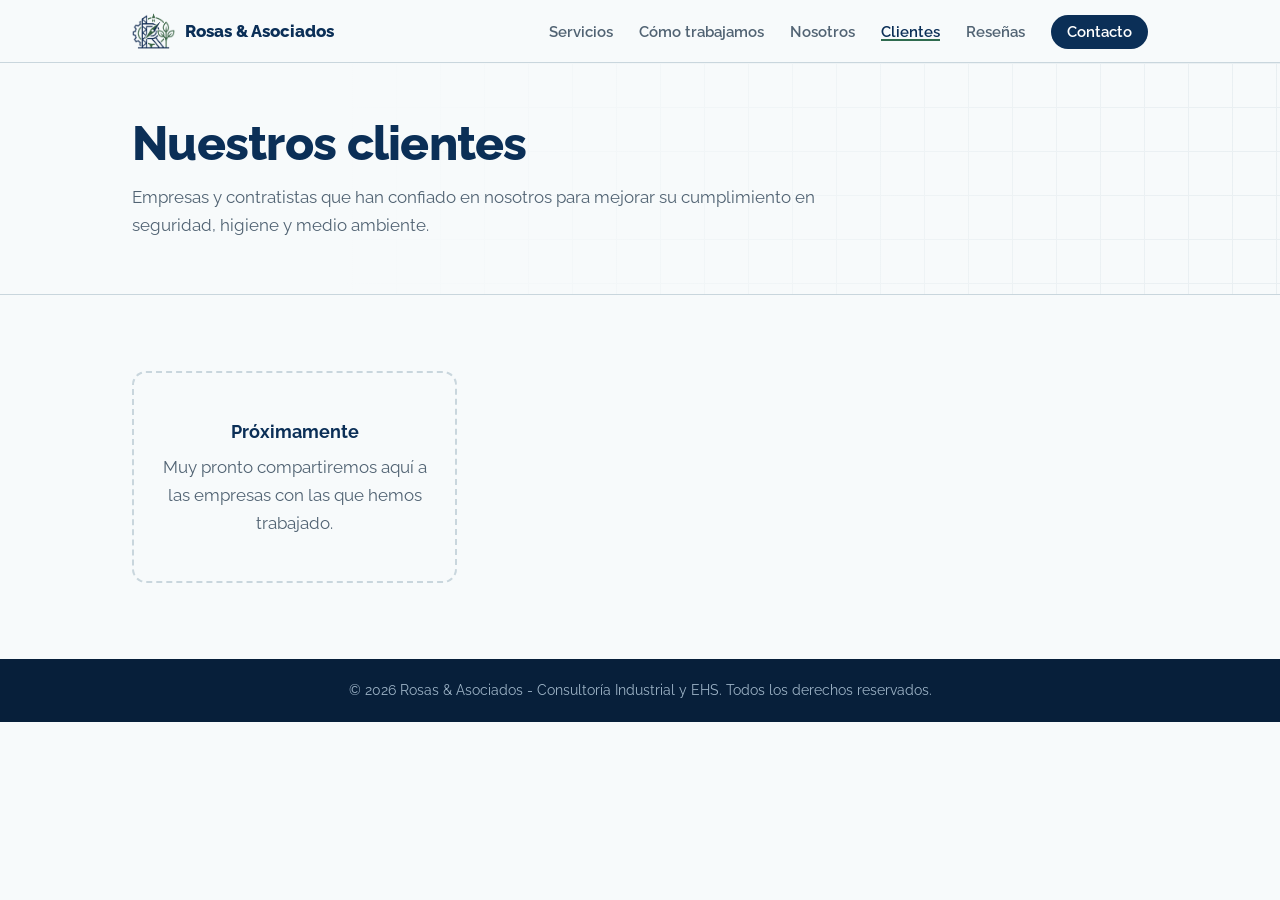
==== clientes.html @ 6d46a991 "Add files via upload" ====
<!DOCTYPE html>
<html lang="es">
<head>
<meta charset="utf-8">
<meta name="viewport" content="width=device-width, initial-scale=1">
<title>Clientes | Rosas &amp; Asociados</title>
<meta name="description" content="Empresas que han confiado en Rosas &amp; Asociados para su cumplimiento en seguridad, higiene y medio ambiente.">
<link rel="icon" href="logo.png">
<link rel="preconnect" href="https://fonts.googleapis.com">
<link rel="preconnect" href="https://fonts.gstatic.com" crossorigin>
<link href="https://fonts.googleapis.com/css2?family=Raleway:wght@400;500;600;700;800&display=swap" rel="stylesheet">
<link rel="stylesheet" href="estilos.css">
</head>
<body data-page="clientes">
<header>
  <div class="wrap bar">
    <a class="brand" href="index.html"><img src="logo.png" alt=""><span>Rosas &amp; Asociados</span></a>
    <nav aria-label="Principal">
      <a href="index.html#servicios">Servicios</a>
      <a href="index.html#como">Cómo trabajamos</a>
      <a href="index.html#nosotros">Nosotros</a>
      <a href="clientes.html" aria-current="page">Clientes</a>
      <a href="resenas.html">Reseñas</a>
      <a class="cta" href="index.html#contacto">Contacto</a>
    </nav>
  </div>
</header>

<main>
  <div class="pagehead">
    <div class="wrap">
      <h1>Nuestros clientes</h1>
      <p class="lead">Empresas y contratistas que han confiado en nosotros para mejorar su cumplimiento en seguridad, higiene y medio ambiente.</p>
    </div>
  </div>
  <section>
    <div class="wrap">
      <div id="lista" class="grid" aria-live="polite"></div>
    </div>
  </section>
</main>

<footer>© <span id="y"></span> Rosas &amp; Asociados - Consultoría Industrial y EHS. Todos los derechos reservados.</footer>
<script src="datos.js"></script>
<script src="app.js"></script>
</body>
</html>
---- estilos.css ----
:root{
  --navy:#0b2f57; --navy-2:#123e70; --green:#2f6b4f; --green-2:#3f7d5e;
  --paper:#f7fafb; --mist:#eaf1f4; --line:#c9d6dd; --ink:#16293a; --muted:#516373;
  --f:"Raleway","Trebuchet MS",system-ui,-apple-system,"Segoe UI",sans-serif;
}
*{box-sizing:border-box;margin:0}
html{scroll-behavior:smooth;scroll-padding-top:70px}
body{font-family:var(--f);color:var(--ink);background:var(--paper);line-height:1.65;font-size:17px}
a{color:inherit}
:focus-visible{outline:3px solid var(--green-2);outline-offset:3px;border-radius:4px}
.wrap{max-width:1060px;margin:0 auto;padding:0 22px}
h1,h2,h3{color:var(--navy);line-height:1.12;letter-spacing:-.015em}

/* Header */
header{position:sticky;top:0;z-index:10;background:#f7fafbee;backdrop-filter:blur(8px);border-bottom:1px solid var(--line)}
.bar{display:flex;align-items:center;justify-content:space-between;height:62px}
.brand{display:flex;align-items:center;gap:10px;text-decoration:none;font-weight:800;color:var(--navy)}
.brand img{height:36px;width:auto}
nav a{margin-left:22px;text-decoration:none;font-weight:600;font-size:.94rem;color:var(--muted)}
nav a:hover{color:var(--navy)}
nav a.cta{background:var(--navy);color:#fff;padding:8px 16px;border-radius:999px}
nav a.cta:hover{background:var(--navy-2)}

/* Hero con fondo de plano técnico */
.hero{
  background:
    linear-gradient(var(--line) 1px,transparent 1px) 0 0/44px 44px,
    linear-gradient(90deg,var(--line) 1px,transparent 1px) 0 0/44px 44px,
    var(--paper);
  background-blend-mode:normal;
  position:relative;
}
.hero::after{content:"";position:absolute;inset:0;background:linear-gradient(90deg,var(--paper) 15%,#f7fafbcc 55%,#f7fafb55);pointer-events:none}
.hero .wrap{position:relative;z-index:1;display:grid;grid-template-columns:1.15fr .85fr;gap:36px;align-items:center;padding-top:64px;padding-bottom:64px}
.hero h1{font-size:clamp(2.1rem,5vw,3.4rem);font-weight:800}
.hero p{margin-top:18px;max-width:34em;color:var(--muted);font-size:1.12rem}
.sub{margin-top:14px;color:var(--green);font-weight:700;font-size:1.05rem}
.btns{margin-top:28px;display:flex;flex-wrap:wrap;gap:12px}
.btn{display:inline-block;padding:14px 26px;border-radius:999px;font-weight:700;text-decoration:none;transition:transform .15s,background .15s}
.btn.main{background:var(--green);color:#fff}
.btn.main:hover{background:var(--green-2);transform:translateY(-2px)}
.btn.ghost{border:2px solid var(--navy);color:var(--navy)}
.btn.ghost:hover{background:var(--navy);color:#fff}
.hero .logo{justify-self:center;width:min(100%,380px);filter:drop-shadow(0 18px 30px #0b2f5726);animation:in .9s ease both}
@keyframes in{from{opacity:0;transform:scale(.96)}}

section{padding:76px 0}
.kick{width:64px;height:6px;border-radius:6px;background:var(--green);margin-bottom:18px}
h2.t{font-size:clamp(1.8rem,3.8vw,2.5rem);font-weight:800}
.lead{margin-top:16px;max-width:42em;color:var(--muted);font-size:1.08rem}

/* Misión / visión */
.band{background:var(--navy);color:#e4edf4}
.band h2,.band h3{color:#fff}
.mv{display:grid;grid-template-columns:1fr 1fr;gap:48px}
.mv h3{font-size:1.6rem;margin-bottom:12px}
.mv p{color:#cfdde9}
.band .kick{background:#7cc4a0}

/* Valores */
.vals{margin-top:30px;border-top:2px solid var(--navy);list-style:none;padding:0}
.vals li{padding:16px 0;border-bottom:1px solid var(--line);display:grid;grid-template-columns:220px 1fr;gap:18px}
.vals b{color:var(--navy)}
.vals span{color:var(--muted)}

/* Servicios */
.svcs{margin-top:34px;display:grid;grid-template-columns:1fr 1fr;border-top:2px solid var(--navy)}
.svc{padding:24px 26px 24px 0;border-bottom:1px solid var(--line)}
.svc:nth-child(even){padding:24px 0 24px 26px;border-left:1px solid var(--line)}
.svc h3{font-size:1.15rem;margin-bottom:6px}
.svc p{color:var(--muted);font-size:.98rem}

/* Cómo trabajamos */
.alt{background:var(--mist)}
.steps{margin-top:34px;display:grid;grid-template-columns:repeat(4,1fr);gap:18px;list-style:none;padding:0;counter-reset:s}
.steps li{counter-increment:s;background:var(--paper);border-radius:14px;padding:24px;border-top:5px solid var(--green)}
.steps li::before{content:counter(s);display:block;font-weight:800;font-size:1.8rem;color:var(--green);line-height:1;margin-bottom:10px}
.steps b{display:block;color:var(--navy);margin-bottom:6px}
.steps span{color:var(--muted);font-size:.96rem;display:block}

/* Alcance */
.scope{margin-top:34px;display:grid;grid-template-columns:1fr 1fr;gap:22px}
.box{border-radius:14px;padding:26px 28px}
.box.yes{background:var(--mist)}
.box.no{background:#fff;border:1px solid var(--line)}
.box h3{font-size:1.25rem;margin-bottom:12px}
.box ul{padding-left:20px;color:var(--ink)}
.box li{margin:8px 0}
.box.no li{color:var(--muted);font-size:.97rem}

/* Por qué / a quién */
.two{display:grid;grid-template-columns:1fr 1fr;gap:56px}
.plain{margin-top:22px;list-style:none;padding:0}
.plain li{padding:14px 0;border-bottom:1px solid var(--line);color:var(--muted)}
.plain b{color:var(--navy)}
.proof{margin-top:20px;background:var(--navy);color:#e4edf4;border-radius:14px;padding:20px 24px;font-size:.98rem}
.proof b{color:#9fe0bf}

/* Contacto */
.contact{background:var(--navy);color:#e4edf4}
.contact .wrap{display:grid;grid-template-columns:1.2fr .8fr;gap:40px;align-items:center}
.contact h2{color:#fff}
.contact p{margin-top:14px;color:#cfdde9}
.contact .who{margin-top:22px;font-size:1.05rem}
.contact .who b{color:#fff;font-size:1.2rem;display:block}
.contact .btn.main{background:#4aa57b;color:#04210f}
.contact .btn.main:hover{background:#63ba91}
.contact .btn.ghost{border-color:#ffffff88;color:#fff}
.contact .btn.ghost:hover{background:#fff;color:var(--navy)}
.contact .card{background:var(--paper);border-radius:16px;padding:26px;text-align:center}
.contact .card img{width:min(100%,250px)}
footer{background:#071f3a;color:#9db3c6;text-align:center;font-size:.88rem;padding:20px}

@media (max-width:860px){
  .hero .wrap,.mv,.two,.contact .wrap,.scope{grid-template-columns:1fr}
  .hero::after{background:#f7fafbcc}
  .hero .logo{order:-1;width:min(70%,260px)}
  .svcs{grid-template-columns:1fr}
  .svc:nth-child(even){padding:24px 0;border-left:0}
  .steps{grid-template-columns:1fr 1fr}
  .vals li{grid-template-columns:1fr;gap:2px}
  .mv{gap:30px}
}
@media (max-width:520px){.steps{grid-template-columns:1fr}.brand span{font-size:.95rem}}
@media (prefers-reduced-motion:reduce){html{scroll-behavior:auto}.hero .logo{animation:none}.btn{transition:none}}

/* ===== Navegación (más enlaces) ===== */
nav a[aria-current="page"]{color:var(--navy);box-shadow:inset 0 -2px 0 var(--green)}
nav a.cta[aria-current="page"]{color:#fff;box-shadow:none}

/* ===== Páginas internas ===== */
.pagehead{position:relative;border-bottom:1px solid var(--line);
  background:
    linear-gradient(var(--line) 1px,transparent 1px) 0 0/44px 44px,
    linear-gradient(90deg,var(--line) 1px,transparent 1px) 0 0/44px 44px,
    var(--paper)}
.pagehead::after{content:"";position:absolute;inset:0;background:linear-gradient(90deg,var(--paper) 25%,#f7fafbb0);pointer-events:none}
.pagehead .wrap{position:relative;z-index:1;padding-top:54px;padding-bottom:54px}
.pagehead h1{font-size:clamp(2rem,5vw,3rem);font-weight:800}
.pagehead p.lead{margin-top:12px}
.stats{margin-top:28px;display:flex;flex-wrap:wrap;gap:14px}
.stat{background:var(--navy);color:#cfdde9;border-radius:14px;padding:14px 22px;display:flex;align-items:baseline;gap:10px;font-weight:600}
.stat b{color:#fff;font-size:2rem;font-weight:800;line-height:1}
.stat small{color:#9fd7b8;font-weight:700}

.grid{display:grid;grid-template-columns:repeat(auto-fill,minmax(270px,1fr));gap:20px}
.empty{border:2px dashed var(--line);border-radius:14px;padding:44px 24px;text-align:center;color:var(--muted)}
.empty b{display:block;color:var(--navy);font-size:1.15rem;margin-bottom:6px}

/* Reseñas */
.rev{background:#fff;border:1px solid var(--line);border-radius:14px;padding:22px;display:flex;flex-direction:column;gap:14px}
.rev .top{display:flex;align-items:center;justify-content:space-between;gap:10px}
.badge{background:var(--green);color:#fff;font-weight:800;font-size:1.2rem;border-radius:10px;padding:4px 12px;line-height:1.4}
.badge small{font-weight:600;opacity:.85;font-size:.8rem}
.meter{height:6px;border-radius:6px;background:var(--mist);overflow:hidden;flex:1}
.meter i{display:block;height:100%;width:var(--v);background:var(--green);border-radius:6px}
.rev p{color:var(--ink);white-space:pre-line;overflow-wrap:anywhere}
.rev .who{color:var(--muted);font-size:.92rem;margin-top:auto}
.rev .who b{color:var(--navy)}
.cta-row{text-align:center;margin-top:44px}
.cta-row .btn{margin-top:0}
.cta-row small{display:block;margin-top:12px;color:var(--muted)}

/* Clientes */
.cli{background:#fff;border:1px solid var(--line);border-radius:14px;overflow:hidden;display:flex;flex-direction:column}
.cli .ph{aspect-ratio:4/3;background:var(--mist);display:grid;place-items:center;overflow:hidden}
.cli .ph img{width:100%;height:100%;object-fit:cover;display:block}
.cli .ini{width:84px;height:84px;border-radius:50%;background:var(--navy);color:#fff;display:grid;place-items:center;font-weight:800;font-size:1.9rem}
.cli .body{padding:18px 20px 22px}
.cli h3{font-size:1.15rem}
.tag{display:inline-block;margin-top:10px;background:var(--mist);color:var(--green);font-weight:700;font-size:.85rem;padding:4px 12px;border-radius:999px}
.cli time{display:block;margin-top:12px;color:var(--muted);font-size:.9rem}

/* Ventana "Dejar reseña" */
button.btn{border:0;cursor:pointer;font:inherit;font-weight:700}
dialog{border:0;border-radius:18px;padding:0;max-width:520px;width:calc(100% - 28px);max-height:calc(100% - 28px);background:var(--paper);color:var(--ink);box-shadow:0 30px 80px #0b2f5766}
dialog::backdrop{background:#0b2f57b3}
.dlg{padding:26px}
.dlg h2{font-size:1.5rem;font-weight:800}
.dlg .sub2{margin-top:6px;color:var(--muted);font-size:.98rem}
.dlg fieldset{border:0;padding:0;margin:0;min-width:0}
.dlg legend,.dlg label.l{display:block;margin:20px 0 8px;font-weight:700;color:var(--navy);padding:0}
.rate{display:grid;grid-template-columns:repeat(5,1fr);gap:8px}
.rate label{position:relative;display:block}
.rate input{position:absolute;inset:0;opacity:0;margin:0;cursor:pointer;width:100%;height:100%}
.rate span{display:grid;place-items:center;height:46px;border:2px solid var(--line);border-radius:10px;font-weight:700;color:var(--navy);background:#fff;transition:background .12s,color .12s}
.rate input:checked+span{background:var(--green);border-color:var(--green);color:#fff}
.rate input:focus-visible+span{outline:3px solid var(--green-2);outline-offset:2px}
.hint{display:flex;justify-content:space-between;font-size:.82rem;color:var(--muted);margin-top:8px}
.dlg textarea,.dlg input[type=text]{width:100%;font:inherit;color:var(--ink);background:#fff;border:2px solid var(--line);border-radius:10px;padding:12px}
.dlg textarea{min-height:120px;resize:vertical}
.dlg textarea:focus,.dlg input[type=text]:focus{outline:none;border-color:var(--green-2)}
.err{color:#b3261e;font-size:.92rem;min-height:1.4em;margin-top:10px;font-weight:600}
.actions{display:flex;gap:10px;justify-content:flex-end;flex-wrap:wrap;margin-top:10px}
.actions .btn{margin-top:0;padding:12px 24px}
.btn.plain{background:transparent;color:var(--muted)}
.btn.plain:hover{color:var(--navy)}
.thanks{text-align:center;padding:10px 0 0}
.thanks .ok{width:58px;height:58px;border-radius:50%;background:var(--green);color:#fff;display:grid;place-items:center;font-size:1.8rem;margin:0 auto 14px}
.thanks p{color:var(--muted);margin-top:10px}
[hidden]{display:none!important}

@media (max-width:860px){
  html{scroll-padding-top:118px}
  .bar{height:auto;flex-wrap:wrap;padding-top:10px;padding-bottom:6px;row-gap:6px}
  nav{width:100%;display:flex;gap:6px;overflow-x:auto;padding-bottom:8px;-webkit-overflow-scrolling:touch}
  nav a{margin-left:0;white-space:nowrap;flex:0 0 auto;padding:8px 14px}
  .stat{flex:1 1 100%}
}


/* En celular: solo Clientes, Reseñas y Contacto (como el menú original), siempre visibles */
@media (max-width:520px){
  nav a:nth-child(-n+3){display:none}
  nav{justify-content:space-between;overflow-x:visible}
  nav a{padding:8px 12px}
}
.stat small,.stat b{white-space:nowrap}
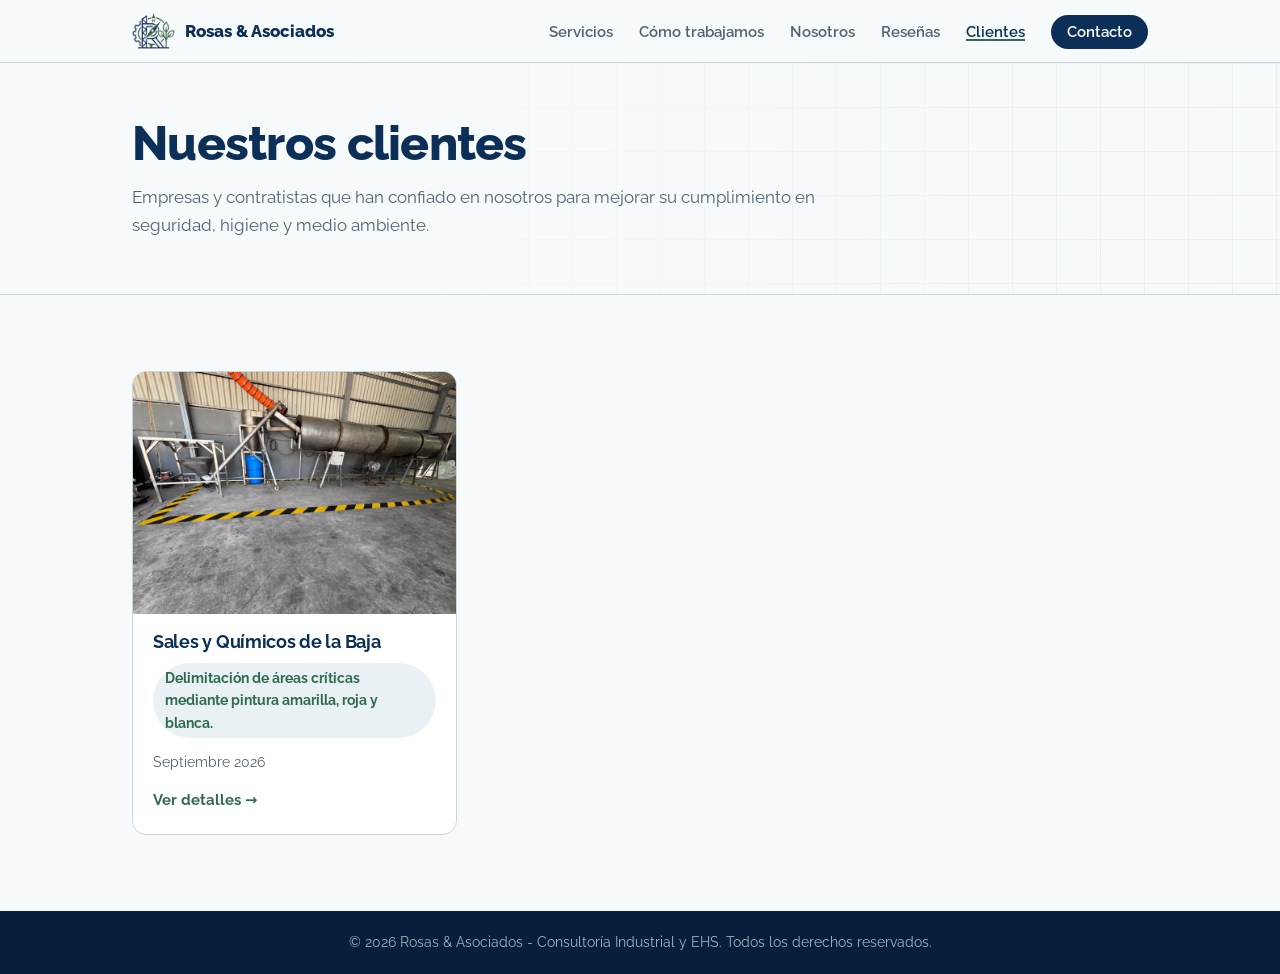
==== commit 762a95e4: "Rename clientes 2.html to clientes.html" ====
--- a/clientes.html
+++ b/clientes.html
@@ -19,8 +19,8 @@
       <a href="index.html#servicios">Servicios</a>
       <a href="index.html#como">Cómo trabajamos</a>
       <a href="index.html#nosotros">Nosotros</a>
+      <a href="resenas.html">Reseñas</a>
       <a href="clientes.html" aria-current="page">Clientes</a>
-      <a href="resenas.html">Reseñas</a>
       <a class="cta" href="index.html#contacto">Contacto</a>
     </nav>
   </div>
@@ -40,6 +40,11 @@
   </section>
 </main>
 
+<dialog id="det" class="det" aria-labelledby="det-t">
+  <button type="button" class="x" id="det-x" aria-label="Cerrar">×</button>
+  <div id="det-body"></div>
+</dialog>
+
 <footer>© <span id="y"></span> Rosas &amp; Asociados - Consultoría Industrial y EHS. Todos los derechos reservados.</footer>
 <script src="datos.js"></script>
 <script src="app.js"></script>
--- a/estilos.css
+++ b/estilos.css
@@ -216,3 +216,32 @@
   nav a{padding:8px 12px}
 }
 .stat small,.stat b{white-space:nowrap}
+
+
+/* Clientes: tarjeta clicable y ventana de detalle */
+.cli{cursor:pointer;transition:transform .15s,box-shadow .15s,border-color .15s}
+.cli:hover{transform:translateY(-3px);box-shadow:0 14px 30px -16px #0b2f5766;border-color:var(--green-2)}
+.cli:focus-visible{outline:3px solid var(--green-2);outline-offset:3px}
+.cli .ver{display:block;margin-top:14px;color:var(--green);font-weight:700;font-size:.92rem}
+dialog.det{max-width:640px;overflow:auto}
+.det .x{position:absolute;top:12px;right:12px;z-index:2;width:42px;height:42px;border-radius:50%;border:0;cursor:pointer;background:#fffffff0;color:var(--navy);font-size:1.6rem;line-height:1;box-shadow:0 4px 14px #0b2f5733}
+.det .x:hover{background:#fff}
+.det .media{width:100%;aspect-ratio:16/9;max-height:300px;background:var(--mist);display:grid;place-items:center;overflow:hidden}
+.det .media img{width:100%;height:100%;object-fit:cover;display:block}
+.det .media .ini{width:96px;height:96px;border-radius:50%;background:var(--navy);color:#fff;display:grid;place-items:center;font-weight:800;font-size:2.2rem}
+.det .content{padding:24px 26px 22px}
+.det h2{font-size:1.6rem;font-weight:800;padding-right:6px}
+.det .tag{margin-top:12px}
+.det time{display:block;margin-top:12px;color:var(--muted);font-size:.92rem}
+.det .desc{margin-top:18px;white-space:pre-line;overflow-wrap:anywhere;color:var(--ink)}
+.det .files{margin-top:22px;padding-top:18px;border-top:1px solid var(--line)}
+.det .files h3{font-size:1.02rem;margin-bottom:6px}
+.file{display:flex;align-items:center;gap:12px;margin-top:8px;padding:12px 14px;border:2px solid var(--line);border-radius:12px;background:#fff;color:var(--navy);font-weight:700;text-decoration:none}
+.file:hover{border-color:var(--green)}
+.file .ext{flex:none;background:var(--green);color:#fff;border-radius:8px;padding:4px 9px;font-size:.78rem;font-weight:800}
+.file .nm{overflow-wrap:anywhere;min-width:0}
+.file .go{margin-left:auto;flex:none;color:var(--green);font-size:.92rem}
+@media (prefers-reduced-motion:reduce){.cli{transition:none}.cli:hover{transform:none}}
+
+/* Centrar las ventanas (el reinicio de márgenes de la página las dejaba en la esquina) */
+dialog{margin:auto}
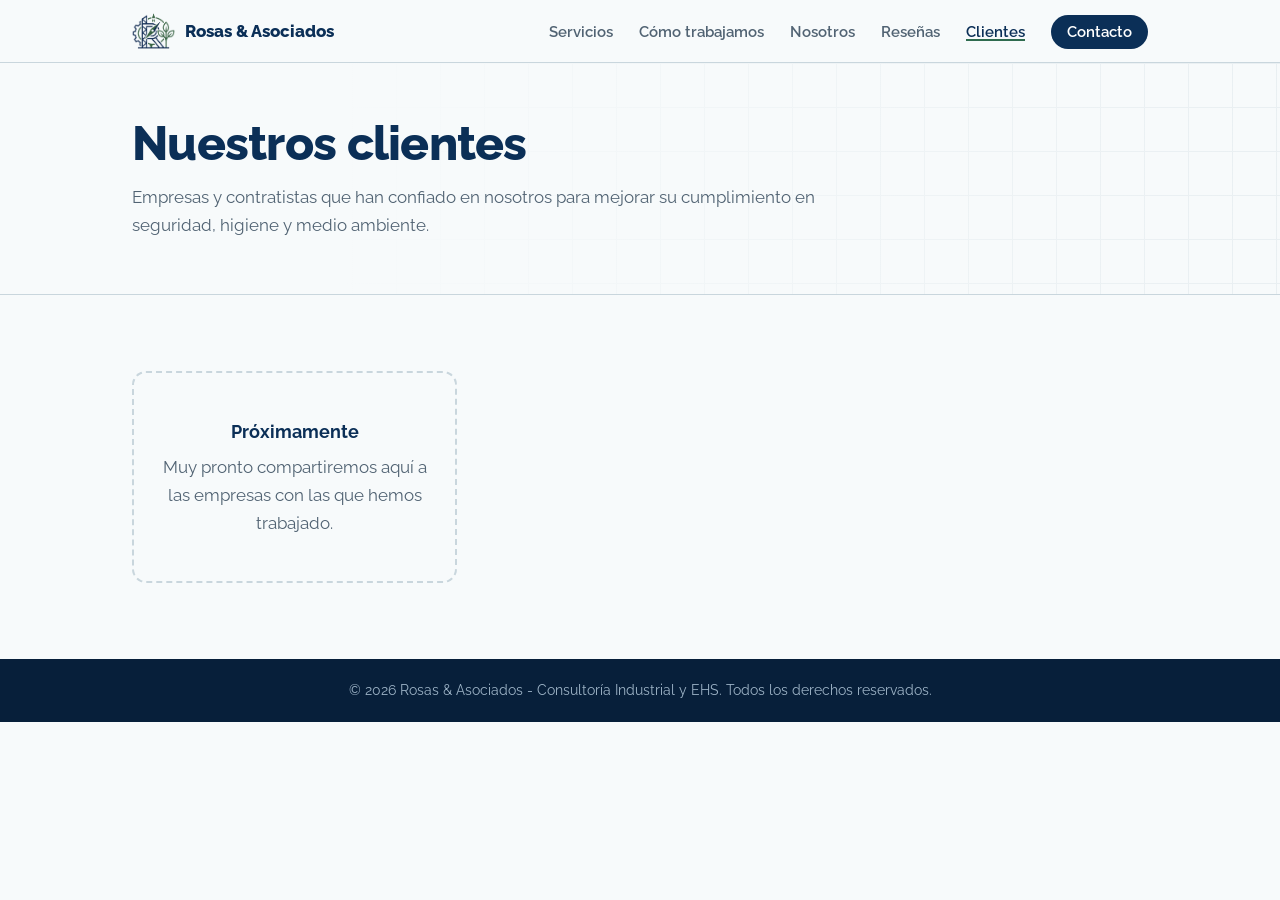
==== commit b71d0ee3: "Update clientes.html" ====
--- a/clientes.html
+++ b/clientes.html
@@ -4,7 +4,7 @@
 <meta charset="utf-8">
 <meta name="viewport" content="width=device-width, initial-scale=1">
 <title>Clientes | Rosas &amp; Asociados</title>
-<meta name="description" content="Empresas que han confiado en Rosas &amp; Asociados para su cumplimiento en seguridad, higiene y medio ambiente.">
+<meta name="description" content="Estamos iniciando operaciones. Si tu empresa quiere ser de las primeras en recibir un diagnóstico, escríbenos.">
 <link rel="icon" href="logo.png">
 <link rel="preconnect" href="https://fonts.googleapis.com">
 <link rel="preconnect" href="https://fonts.gstatic.com" crossorigin>
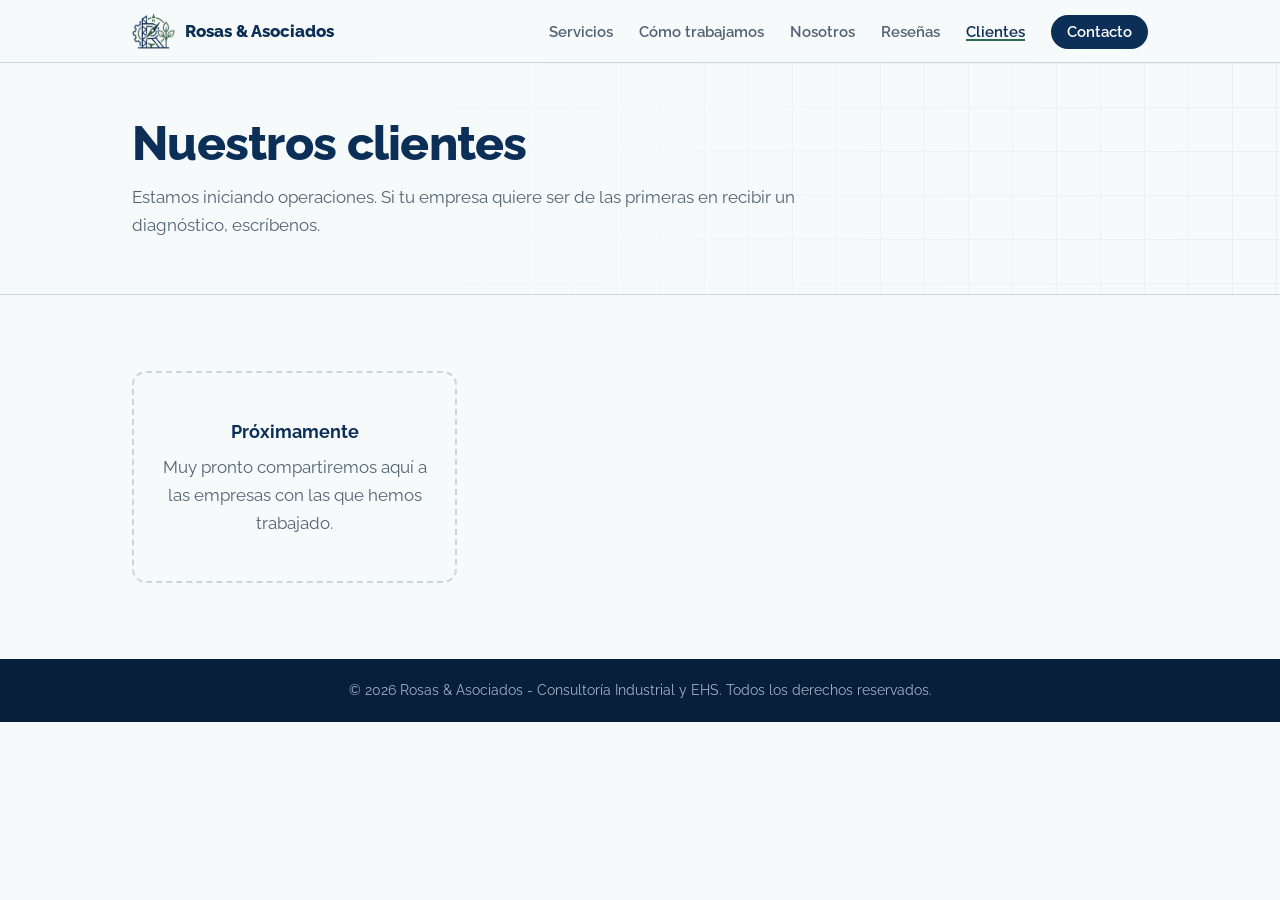
==== commit b597681b: "Update clientes.html" ====
--- a/clientes.html
+++ b/clientes.html
@@ -30,7 +30,7 @@
   <div class="pagehead">
     <div class="wrap">
       <h1>Nuestros clientes</h1>
-      <p class="lead">Empresas y contratistas que han confiado en nosotros para mejorar su cumplimiento en seguridad, higiene y medio ambiente.</p>
+      <p class="lead">Estamos iniciando operaciones. Si tu empresa quiere ser de las primeras en recibir un diagnóstico, escríbenos.</p>
     </div>
   </div>
   <section>
